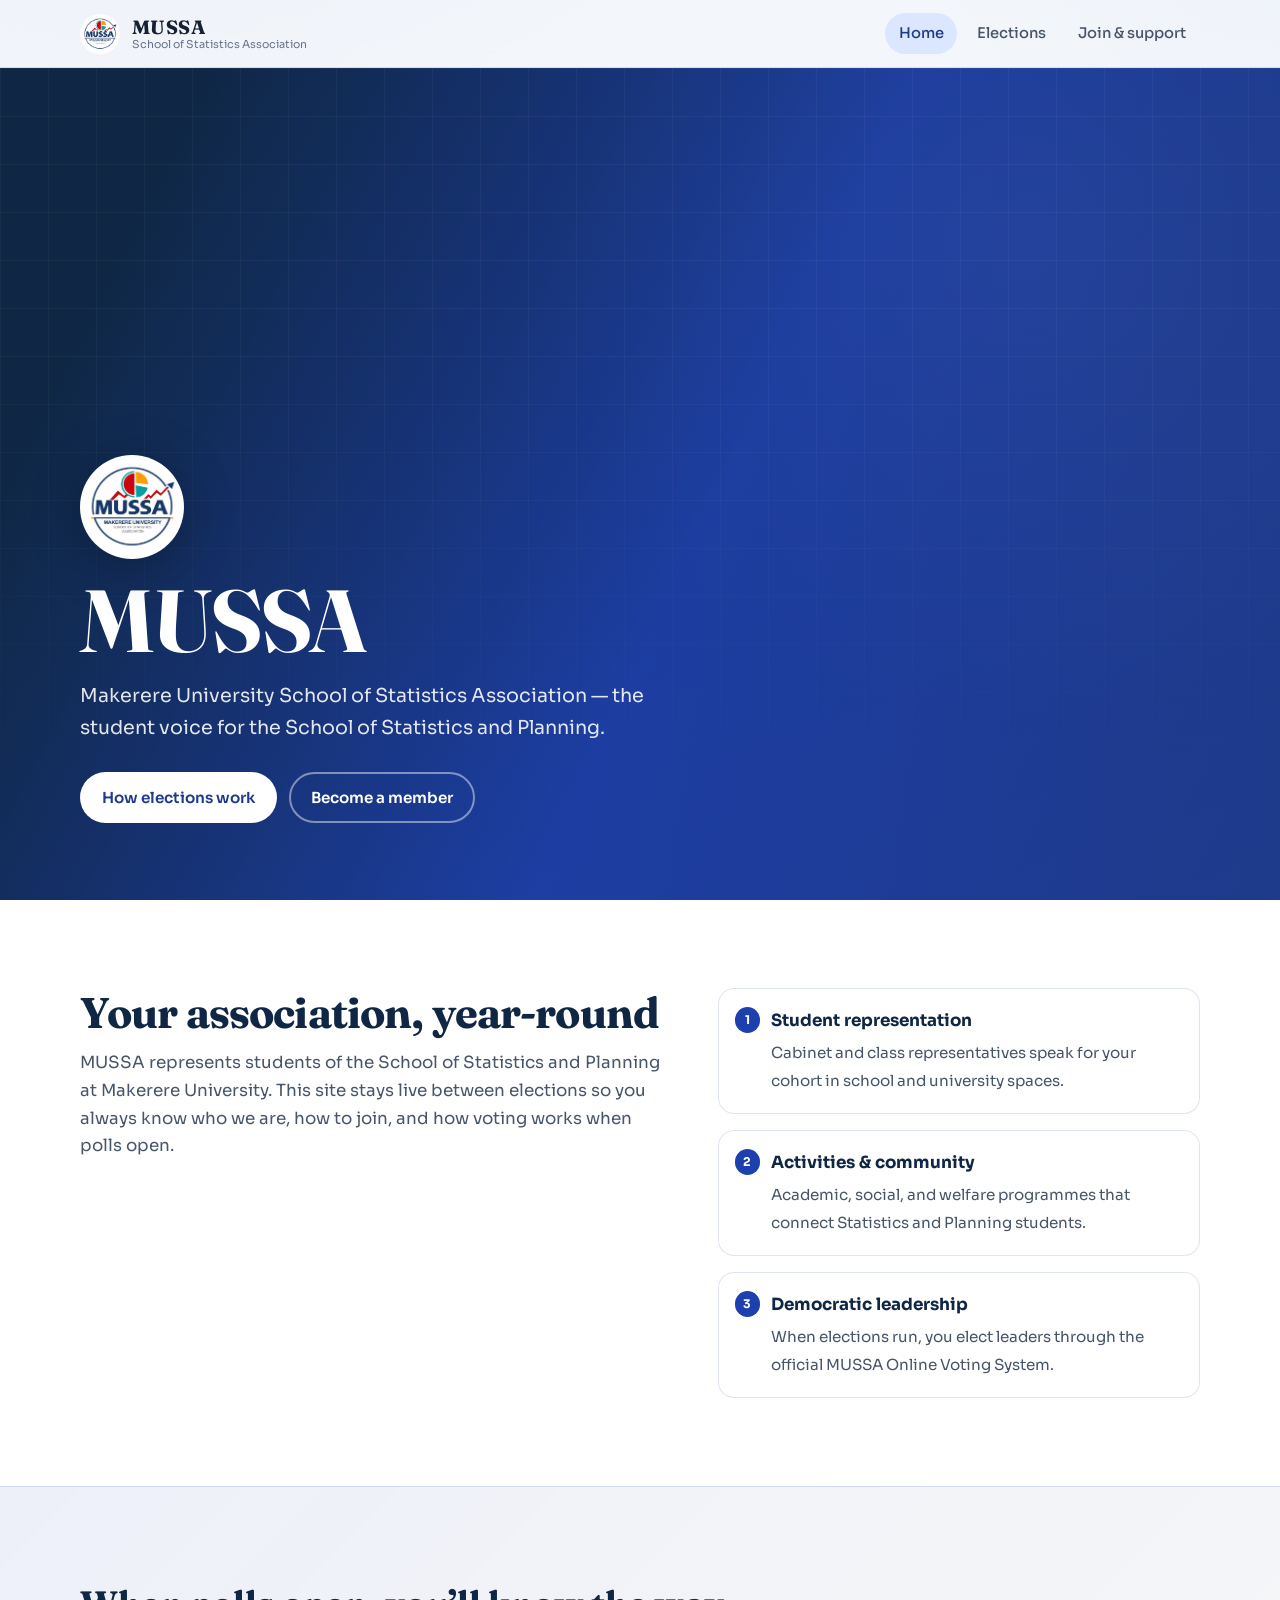
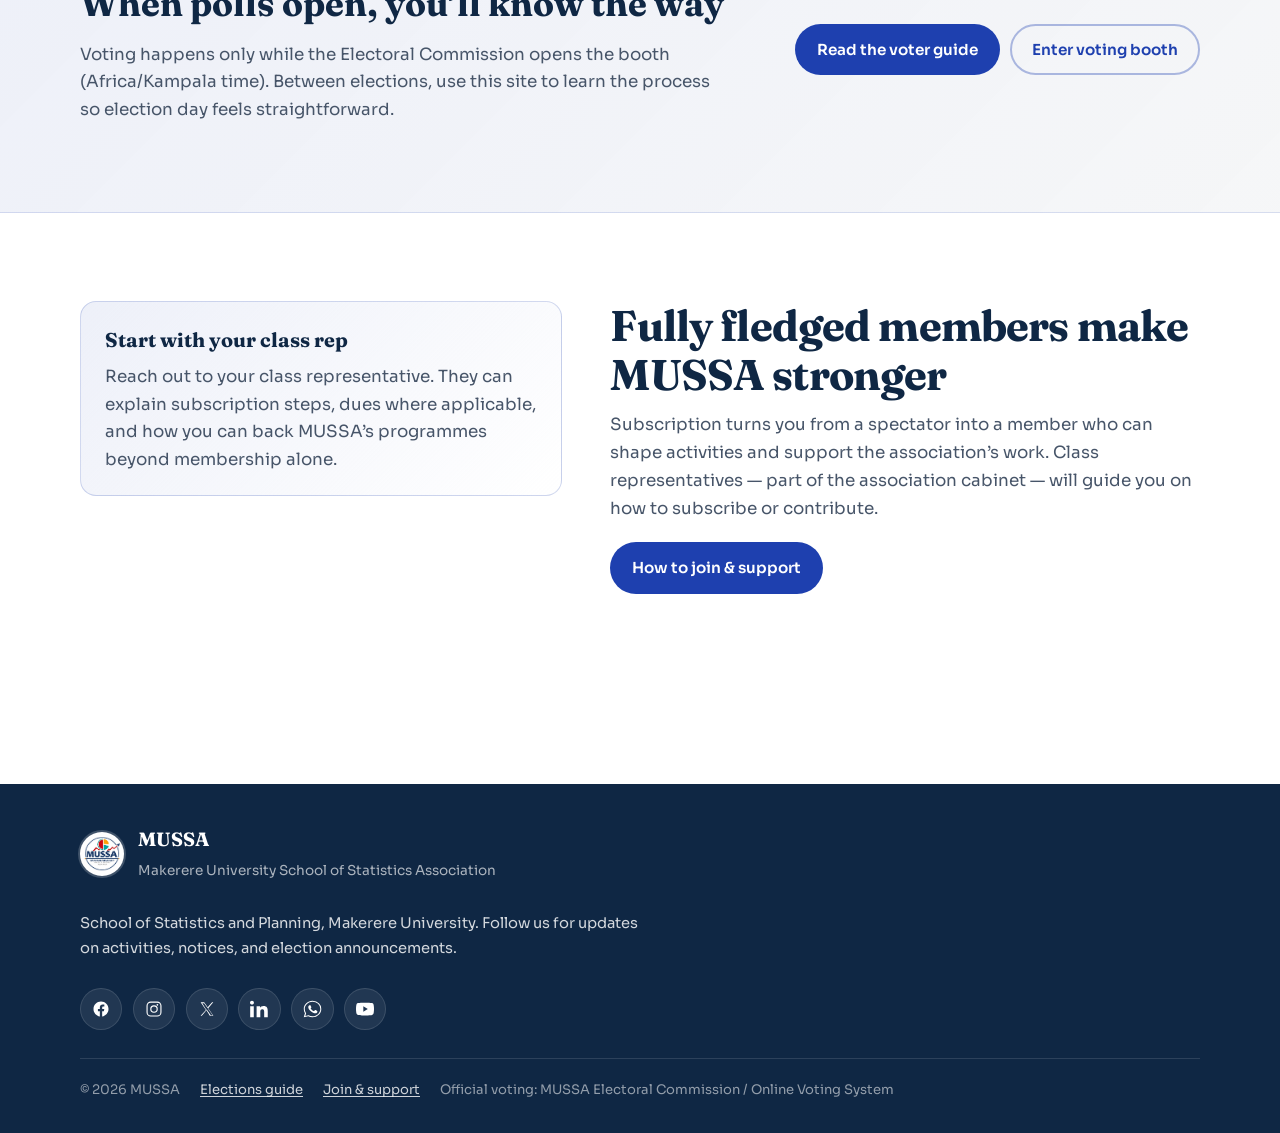
==== index.html @ 2266fb3f "Add main pages for MUSSA: elections, index, and join with supporting JavaScript" ====
<!DOCTYPE html>
<html lang="en">
<head>
  <meta charset="UTF-8">
  <meta name="viewport" content="width=device-width, initial-scale=1.0">
  <meta name="description" content="Makerere University School of Statistics Association (MUSSA) — membership, activities, and how elections work when polls open.">
  <title>MUSSA — Makerere University School of Statistics Association</title>
  <link rel="icon" href="assets/images/mussa_logo.png" type="image/png">
  <link rel="preconnect" href="https://fonts.googleapis.com">
  <link rel="preconnect" href="https://fonts.gstatic.com" crossorigin>
  <link href="https://fonts.googleapis.com/css2?family=Fraunces:opsz,wght@9..144,600;9..144,700&family=Sora:wght@400;500;600;700&display=swap" rel="stylesheet">
  <link rel="stylesheet" href="css/styles.css">
</head>
<body>
  <a class="skip-link" href="#main">Skip to content</a>

  <header class="site-header">
    <div class="header-inner">
      <a class="brand" href="index.html">
        <img class="logo" src="assets/images/mussa_logo.png" alt="" width="40" height="40">
        <span class="brand-text">
          <strong>MUSSA</strong>
          <span>School of Statistics Association</span>
        </span>
      </a>
      <button class="nav-toggle" type="button" aria-expanded="false" aria-controls="site-nav" aria-label="Open menu">
        <span></span><span></span><span></span>
      </button>
      <nav class="site-nav" id="site-nav" aria-label="Primary">
        <ul>
          <li><a href="index.html">Home</a></li>
          <li><a href="elections.html">Elections</a></li>
          <li><a href="join.html">Join &amp; support</a></li>
        </ul>
      </nav>
    </div>
  </header>

  <main id="main">
    <section class="hero" aria-label="Welcome">
      <div class="hero-inner">
        <div class="hero-brand">
          <img class="logo" src="assets/images/mussa_logo.png" alt="MUSSA logo">
        </div>
        <h1>MUSSA</h1>
        <p class="lede">
          Makerere University School of Statistics Association — the student voice for the School of Statistics and Planning.
        </p>
        <div class="hero-actions">
          <a class="btn btn-primary" href="elections.html">How elections work</a>
          <a class="btn btn-ghost" href="join.html">Become a member</a>
        </div>
      </div>
    </section>

    <section class="section">
      <div class="split">
        <div class="section-head reveal">
          <h2>Your association, year-round</h2>
          <p>
            MUSSA represents students of the School of Statistics and Planning at Makerere University.
            This site stays live between elections so you always know who we are, how to join, and how voting works when polls open.
          </p>
        </div>
        <ul class="feature-list reveal reveal-delay-1">
          <li data-step="1">
            <strong>Student representation</strong>
            <span>Cabinet and class representatives speak for your cohort in school and university spaces.</span>
          </li>
          <li data-step="2">
            <strong>Activities &amp; community</strong>
            <span>Academic, social, and welfare programmes that connect Statistics and Planning students.</span>
          </li>
          <li data-step="3">
            <strong>Democratic leadership</strong>
            <span>When elections run, you elect leaders through the official MUSSA Online Voting System.</span>
          </li>
        </ul>
      </div>
    </section>

    <section class="band" aria-labelledby="election-ready">
      <div class="section reveal">
        <div>
          <h2 id="election-ready">When polls open, you’ll know the way</h2>
          <p>
            Voting happens only while the Electoral Commission opens the booth (Africa/Kampala time).
            Between elections, use this site to learn the process so election day feels straightforward.
          </p>
        </div>
        <div class="band-actions">
          <a class="btn btn-solid" href="elections.html">Read the voter guide</a>
          <a class="btn btn-outline" href="#" data-voting-booth>Enter voting booth</a>
        </div>
      </div>
    </section>

    <section class="section">
      <div class="split reverse">
        <div class="section-head reveal">
          <h2>Fully fledged members make MUSSA stronger</h2>
          <p>
            Subscription turns you from a spectator into a member who can shape activities and support the association’s work.
            Class representatives — part of the association cabinet — will guide you on how to subscribe or contribute.
          </p>
          <p style="margin-top: 1.25rem;">
            <a class="btn btn-solid" href="join.html">How to join &amp; support</a>
          </p>
        </div>
        <div class="callout reveal reveal-delay-1">
          <h3>Start with your class rep</h3>
          <p>
            Reach out to your class representative. They can explain subscription steps, dues where applicable,
            and how you can back MUSSA’s programmes beyond membership alone.
          </p>
        </div>
      </div>
    </section>
  </main>

  <footer class="site-footer">
    <div class="footer-inner">
      <div class="footer-brand">
        <img class="logo" src="assets/images/mussa_logo.png" alt="" width="44" height="44">
        <div>
          <strong>MUSSA</strong>
          <span>Makerere University School of Statistics Association</span>
        </div>
      </div>
      <p class="footer-copy">
        School of Statistics and Planning, Makerere University. Follow us for updates on activities, notices, and election announcements.
      </p>
      <ul class="social-list" aria-label="Social media">
        <li><a href="#" data-social="facebook"><img src="assets/icons/facebook.svg" alt=""></a></li>
        <li><a href="#" data-social="instagram"><img src="assets/icons/instagram.svg" alt=""></a></li>
        <li><a href="#" data-social="x"><img src="assets/icons/x.svg" alt=""></a></li>
        <li><a href="#" data-social="linkedin"><img src="assets/icons/linkedin.svg" alt=""></a></li>
        <li><a href="#" data-social="whatsapp"><img src="assets/icons/whatsapp.svg" alt=""></a></li>
        <li><a href="#" data-social="youtube"><img src="assets/icons/youtube.svg" alt=""></a></li>
      </ul>
      <div class="footer-meta">
        <span>© <span id="year"></span> MUSSA</span>
        <a href="elections.html">Elections guide</a>
        <a href="join.html">Join &amp; support</a>
        <span>Official voting: MUSSA Electoral Commission / Online Voting System</span>
      </div>
    </div>
  </footer>

  <script src="js/main.js"></script>
  <script>document.getElementById("year").textContent = new Date().getFullYear();</script>
</body>
</html>
---- css/styles.css ----
/* MUSSA — Makerere University School of Statistics Association */

:root {
  --mussa-700: #1d4ed8;
  --mussa-800: #1e40af;
  --mussa-900: #1e3a8a;
  --navy: #0f2744;
  --ink: #142033;
  --slate: #475569;
  --muted: #64748b;
  --line: rgba(30, 64, 175, 0.14);
  --paper: #f4f7fb;
  --white: #ffffff;
  --accent-soft: #dbe7ff;
  --shadow: 0 18px 50px rgba(15, 39, 68, 0.12);
  --radius: 1rem;
  --font-display: "Fraunces", "Georgia", serif;
  --font-body: "Sora", system-ui, sans-serif;
  --max: 70rem;
  --header-h: 4.25rem;
  --ease: cubic-bezier(0.22, 1, 0.36, 1);
}

*,
*::before,
*::after {
  box-sizing: border-box;
}

html {
  scroll-behavior: smooth;
}

body {
  margin: 0;
  min-height: 100vh;
  font-family: var(--font-body);
  font-size: clamp(0.95rem, 0.9rem + 0.25vw, 1.05rem);
  line-height: 1.65;
  color: var(--ink);
  background:
    radial-gradient(ellipse 80% 50% at 10% -10%, rgba(30, 64, 175, 0.16), transparent 55%),
    radial-gradient(ellipse 60% 40% at 100% 0%, rgba(29, 78, 216, 0.1), transparent 50%),
    linear-gradient(180deg, #eef3fa 0%, var(--paper) 38%, #e8eef7 100%);
  background-attachment: fixed;
}

img {
  max-width: 100%;
  height: auto;
  display: block;
}

a {
  color: var(--mussa-800);
  text-decoration-thickness: 1px;
  text-underline-offset: 0.18em;
}

a:hover {
  color: var(--mussa-900);
}

:focus-visible {
  outline: 3px solid var(--mussa-700);
  outline-offset: 3px;
}

.skip-link {
  position: absolute;
  left: 1rem;
  top: -3rem;
  z-index: 1000;
  padding: 0.65rem 1rem;
  background: var(--mussa-900);
  color: var(--white);
  border-radius: 0.5rem;
  text-decoration: none;
  font-weight: 600;
}

.skip-link:focus {
  top: 1rem;
}

.site-header {
  position: sticky;
  top: 0;
  z-index: 100;
  height: var(--header-h);
  display: flex;
  align-items: center;
  backdrop-filter: blur(14px);
  background: rgba(244, 247, 251, 0.82);
  border-bottom: 1px solid var(--line);
  transform: translateY(-100%);
  animation: header-in 0.7s var(--ease) 0.05s forwards;
}

@keyframes header-in {
  to {
    transform: translateY(0);
  }
}

.header-inner {
  width: min(100% - 2rem, var(--max));
  margin-inline: auto;
  display: flex;
  align-items: center;
  justify-content: space-between;
  gap: 1rem;
}

.brand {
  display: inline-flex;
  align-items: center;
  gap: 0.75rem;
  text-decoration: none;
  color: var(--ink);
  min-width: 0;
}

.logo {
  border-radius: 50%;
  aspect-ratio: 1;
  object-fit: cover;
  display: block;
  background: var(--white);
}

.brand .logo {
  width: 2.5rem;
  height: 2.5rem;
}

.brand-text {
  display: flex;
  flex-direction: column;
  line-height: 1.15;
  min-width: 0;
}

.brand-text strong {
  font-family: var(--font-display);
  font-size: 1.2rem;
  font-weight: 700;
  letter-spacing: 0.02em;
}

.brand-text span {
  font-size: 0.68rem;
  color: var(--muted);
  white-space: nowrap;
  overflow: hidden;
  text-overflow: ellipsis;
  max-width: 14rem;
}

.nav-toggle {
  display: none;
  width: 2.75rem;
  height: 2.75rem;
  border: 1px solid var(--line);
  border-radius: 0.7rem;
  background: var(--white);
  cursor: pointer;
  padding: 0;
  align-items: center;
  justify-content: center;
  flex-direction: column;
  gap: 0.35rem;
}

.nav-toggle span {
  display: block;
  width: 1.15rem;
  height: 2px;
  background: var(--navy);
  transition: transform 0.25s var(--ease), opacity 0.2s ease;
}

.nav-toggle[aria-expanded="true"] span:nth-child(1) {
  transform: translateY(0.42rem) rotate(45deg);
}

.nav-toggle[aria-expanded="true"] span:nth-child(2) {
  opacity: 0;
}

.nav-toggle[aria-expanded="true"] span:nth-child(3) {
  transform: translateY(-0.42rem) rotate(-45deg);
}

.site-nav ul {
  list-style: none;
  margin: 0;
  padding: 0;
  display: flex;
  align-items: center;
  gap: 0.35rem;
}

.site-nav a {
  display: inline-flex;
  padding: 0.55rem 0.85rem;
  text-decoration: none;
  color: var(--slate);
  font-weight: 500;
  font-size: 0.92rem;
  border-radius: 999px;
  transition: background 0.2s ease, color 0.2s ease;
}

.site-nav a:hover,
.site-nav a[aria-current="page"] {
  color: var(--mussa-900);
  background: var(--accent-soft);
}

main {
  overflow-x: clip;
}

.hero {
  position: relative;
  min-height: calc(100svh - var(--header-h));
  display: grid;
  align-items: end;
  padding: clamp(2rem, 5vw, 4.5rem) 0 clamp(2.5rem, 6vw, 5rem);
  color: var(--white);
  background:
    linear-gradient(115deg, rgba(15, 39, 68, 0.92) 12%, rgba(30, 64, 175, 0.78) 55%, rgba(30, 58, 138, 0.7) 100%),
    radial-gradient(circle at 80% 20%, rgba(255, 255, 255, 0.14), transparent 40%),
    linear-gradient(160deg, var(--navy), var(--mussa-900));
  isolation: isolate;
}

.hero::before {
  content: "";
  position: absolute;
  inset: 0;
  z-index: -1;
  background-image:
    linear-gradient(rgba(255, 255, 255, 0.04) 1px, transparent 1px),
    linear-gradient(90deg, rgba(255, 255, 255, 0.04) 1px, transparent 1px);
  background-size: 48px 48px;
  mask-image: linear-gradient(180deg, black 30%, transparent 95%);
}

.hero-inner {
  width: min(100% - 2rem, var(--max));
  margin-inline: auto;
}

.hero-brand {
  display: flex;
  align-items: center;
  gap: 1rem;
  margin-bottom: 1.25rem;
}

.hero-brand .logo {
  width: clamp(4.5rem, 12vw, 6.5rem);
  height: clamp(4.5rem, 12vw, 6.5rem);
  filter: drop-shadow(0 8px 24px rgba(0, 0, 0, 0.25));
}

.hero h1 {
  margin: 0;
  font-family: var(--font-display);
  font-size: clamp(2.6rem, 7vw, 5.5rem);
  font-weight: 700;
  letter-spacing: -0.02em;
  line-height: 0.95;
  max-width: 12ch;
}

.hero .lede {
  margin: 1.1rem 0 0;
  max-width: 36rem;
  font-size: clamp(1rem, 0.95rem + 0.4vw, 1.2rem);
  color: rgba(255, 255, 255, 0.88);
}

.hero-actions {
  display: flex;
  flex-wrap: wrap;
  gap: 0.75rem;
  margin-top: 1.75rem;
}

.btn {
  display: inline-flex;
  align-items: center;
  justify-content: center;
  gap: 0.45rem;
  min-height: 2.9rem;
  padding: 0.7rem 1.25rem;
  border-radius: 999px;
  border: 2px solid transparent;
  font-family: inherit;
  font-weight: 600;
  font-size: 0.95rem;
  text-decoration: none;
  cursor: pointer;
  transition: transform 0.2s var(--ease), background 0.2s ease, color 0.2s ease, border-color 0.2s ease;
}

.btn:hover {
  transform: translateY(-2px);
}

.btn-primary {
  background: var(--white);
  color: var(--mussa-900);
}

.btn-primary:hover {
  background: var(--accent-soft);
  color: var(--mussa-900);
}

.btn-ghost {
  background: transparent;
  color: var(--white);
  border-color: rgba(255, 255, 255, 0.45);
}

.btn-ghost:hover {
  background: rgba(255, 255, 255, 0.1);
  color: var(--white);
}

.btn-solid {
  background: var(--mussa-800);
  color: var(--white);
}

.btn-solid:hover {
  background: var(--mussa-900);
  color: var(--white);
}

.btn-outline {
  background: transparent;
  color: var(--mussa-800);
  border-color: rgba(30, 64, 175, 0.35);
}

.btn-outline:hover {
  background: var(--accent-soft);
  color: var(--mussa-900);
}

.section {
  width: min(100% - 2rem, var(--max));
  margin-inline: auto;
  padding: clamp(3rem, 7vw, 5.5rem) 0;
}

.section-head {
  max-width: 38rem;
  margin-bottom: clamp(1.5rem, 3vw, 2.5rem);
}

.section-head h2 {
  margin: 0;
  font-family: var(--font-display);
  font-size: clamp(1.85rem, 1.4rem + 1.6vw, 2.75rem);
  line-height: 1.15;
  letter-spacing: -0.02em;
  color: var(--navy);
}

.section-head p {
  margin: 0.75rem 0 0;
  color: var(--slate);
}

.reveal {
  opacity: 0;
  transform: translateY(1.25rem);
  transition: opacity 0.7s var(--ease), transform 0.7s var(--ease);
}

.reveal.is-visible {
  opacity: 1;
  transform: none;
}

.reveal-delay-1 { transition-delay: 0.08s; }
.reveal-delay-2 { transition-delay: 0.16s; }
.reveal-delay-3 { transition-delay: 0.24s; }

.split {
  display: grid;
  gap: clamp(1.5rem, 4vw, 3rem);
  align-items: start;
}

@media (min-width: 800px) {
  .split {
    grid-template-columns: 1.1fr 0.9fr;
  }

  .split.reverse {
    grid-template-columns: 0.9fr 1.1fr;
  }

  .split.reverse > :first-child {
    order: 2;
  }
}

.prose p {
  margin: 0 0 1rem;
  color: var(--slate);
}

.prose p:last-child {
  margin-bottom: 0;
}

.feature-list {
  list-style: none;
  margin: 0;
  padding: 0;
  display: grid;
  gap: 1rem;
}

.feature-list li {
  position: relative;
  padding: 1.15rem 1.25rem 1.15rem 3.25rem;
  background: rgba(255, 255, 255, 0.72);
  border: 1px solid var(--line);
  border-radius: var(--radius);
}

.feature-list li::before {
  content: attr(data-step);
  position: absolute;
  left: 1rem;
  top: 1.15rem;
  width: 1.6rem;
  height: 1.6rem;
  display: grid;
  place-items: center;
  border-radius: 999px;
  background: var(--mussa-800);
  color: var(--white);
  font-size: 0.75rem;
  font-weight: 700;
}

.feature-list strong {
  display: block;
  margin-bottom: 0.25rem;
  color: var(--navy);
}

.feature-list span {
  color: var(--slate);
  font-size: 0.95rem;
}

.band {
  background:
    linear-gradient(135deg, rgba(30, 64, 175, 0.08), rgba(15, 39, 68, 0.04)),
    rgba(255, 255, 255, 0.55);
  border-block: 1px solid var(--line);
}

.band .section {
  display: grid;
  gap: 1.5rem;
}

@media (min-width: 720px) {
  .band .section {
    grid-template-columns: 1.4fr auto;
    align-items: center;
  }
}

.band h2 {
  margin: 0 0 0.5rem;
  font-family: var(--font-display);
  font-size: clamp(1.6rem, 1.3rem + 1.2vw, 2.2rem);
  color: var(--navy);
}

.band p {
  margin: 0;
  color: var(--slate);
  max-width: 40rem;
}

.band-actions {
  display: flex;
  flex-wrap: wrap;
  gap: 0.65rem;
}

.page-hero {
  padding: clamp(2.5rem, 6vw, 4rem) 0 clamp(1.5rem, 3vw, 2rem);
}

.page-hero .section {
  padding-top: 0;
  padding-bottom: 0;
}

.page-hero h1 {
  margin: 0;
  font-family: var(--font-display);
  font-size: clamp(2.2rem, 1.6rem + 2vw, 3.4rem);
  line-height: 1.1;
  color: var(--navy);
  letter-spacing: -0.02em;
}

.page-hero p {
  margin: 0.85rem 0 0;
  max-width: 40rem;
  color: var(--slate);
}

.steps {
  counter-reset: vote-step;
  list-style: none;
  margin: 0;
  padding: 0;
  display: grid;
  gap: 1.15rem;
}

.steps li {
  counter-increment: vote-step;
  display: grid;
  gap: 0.35rem;
  padding: 1.35rem 1.35rem 1.35rem 4.25rem;
  position: relative;
  background: rgba(255, 255, 255, 0.78);
  border: 1px solid var(--line);
  border-radius: var(--radius);
}

.steps li::before {
  content: counter(vote-step);
  position: absolute;
  left: 1.15rem;
  top: 1.35rem;
  width: 2.1rem;
  height: 2.1rem;
  border-radius: 999px;
  display: grid;
  place-items: center;
  background: var(--mussa-800);
  color: var(--white);
  font-weight: 700;
  font-size: 0.95rem;
}

.steps h3 {
  margin: 0;
  font-size: 1.05rem;
  color: var(--navy);
}

.steps p {
  margin: 0;
  color: var(--slate);
  font-size: 0.95rem;
}

.callout {
  padding: 1.35rem 1.5rem;
  border-radius: var(--radius);
  border: 1px solid rgba(30, 64, 175, 0.2);
  background: linear-gradient(135deg, rgba(30, 64, 175, 0.08), rgba(255, 255, 255, 0.7));
}

.callout h3 {
  margin: 0 0 0.4rem;
  font-family: var(--font-display);
  font-size: 1.25rem;
  color: var(--navy);
}

.callout p {
  margin: 0;
  color: var(--slate);
}

.prep-steps {
  list-style: none;
  margin: 0;
  padding: 0;
  display: grid;
  gap: 1.75rem;
  counter-reset: none;
}

.prep-step {
  position: relative;
  display: grid;
  gap: 0.45rem;
  padding: 0;
  background: none;
  border: none;
}

.prep-step-num {
  display: grid;
  place-items: center;
  width: 2.5rem;
  height: 2.5rem;
  border-radius: 999px;
  background: var(--mussa-800);
  color: var(--white);
  font-family: var(--font-display);
  font-size: 1.15rem;
  font-weight: 700;
  line-height: 1;
  margin-bottom: 0.35rem;
  position: relative;
  z-index: 1;
}

.prep-step h3 {
  margin: 0;
  font-family: var(--font-display);
  font-size: 1.25rem;
  font-weight: 700;
  color: var(--navy);
  letter-spacing: -0.01em;
}

.prep-step p {
  margin: 0;
  color: var(--slate);
  font-size: 0.95rem;
  max-width: 28rem;
}

/* Mobile / narrow: vertical spine */
@media (max-width: 799px) {
  .prep-steps {
    gap: 0;
    padding-left: 0.25rem;
  }

  .prep-step {
    padding: 0 0 1.75rem 3.5rem;
  }

  .prep-step:last-child {
    padding-bottom: 0;
  }

  .prep-step-num {
    position: absolute;
    left: 0;
    top: 0;
    margin: 0;
  }

  .prep-step:not(:last-child)::before {
    content: "";
    position: absolute;
    left: 1.2rem;
    top: 2.5rem;
    bottom: 0;
    width: 2px;
    background: linear-gradient(180deg, var(--mussa-800), rgba(30, 64, 175, 0.15));
  }
}

/* Desktop: three columns + horizontal connector under numbers */
@media (min-width: 800px) {
  .prep-steps {
    grid-template-columns: repeat(3, 1fr);
    gap: 2rem;
    position: relative;
  }

  .prep-steps::before {
    content: "";
    position: absolute;
    left: calc(16.66% + 1.25rem);
    right: calc(16.66% + 1.25rem);
    top: 1.25rem;
    height: 2px;
    background: linear-gradient(90deg, var(--mussa-800), rgba(30, 64, 175, 0.2), var(--mussa-800));
    z-index: 0;
  }

  .prep-step {
    text-align: left;
  }
}

.support-grid {
  display: grid;
  gap: 1rem;
}

@media (min-width: 700px) {
  .support-grid {
    grid-template-columns: repeat(3, 1fr);
  }
}

.support-item {
  padding: 1.35rem 1.25rem;
  border-top: 3px solid var(--mussa-800);
  background: rgba(255, 255, 255, 0.65);
}

.support-item h3 {
  margin: 0 0 0.45rem;
  font-size: 1.05rem;
  color: var(--navy);
}

.support-item p {
  margin: 0;
  color: var(--slate);
  font-size: 0.95rem;
}

.site-footer {
  margin-top: clamp(2rem, 5vw, 4rem);
  padding: 2.5rem 0 2rem;
  background: var(--navy);
  color: rgba(255, 255, 255, 0.82);
}

.footer-inner {
  width: min(100% - 2rem, var(--max));
  margin-inline: auto;
  display: grid;
  gap: 1.75rem;
}

.footer-brand {
  display: flex;
  align-items: center;
  gap: 0.85rem;
}

.footer-brand .logo {
  width: 2.75rem;
  height: 2.75rem;
  box-shadow: 0 0 0 2px rgba(255, 255, 255, 0.2);
}

.footer-brand strong {
  display: block;
  font-family: var(--font-display);
  font-size: 1.2rem;
  color: var(--white);
}

.footer-brand span {
  font-size: 0.85rem;
  color: rgba(255, 255, 255, 0.65);
}

.footer-copy {
  margin: 0;
  max-width: 36rem;
  font-size: 0.92rem;
}

.social-list {
  list-style: none;
  margin: 0;
  padding: 0;
  display: flex;
  flex-wrap: wrap;
  gap: 0.65rem;
}

.social-list a {
  width: 2.65rem;
  height: 2.65rem;
  display: grid;
  place-items: center;
  border-radius: 999px;
  background: rgba(255, 255, 255, 0.08);
  color: var(--white);
  text-decoration: none;
  border: 1px solid rgba(255, 255, 255, 0.12);
  transition: background 0.2s ease, transform 0.2s var(--ease);
}

.social-list a:hover {
  background: var(--mussa-700);
  transform: translateY(-2px);
  color: var(--white);
}

.social-list img,
.social-list svg {
  width: 1.15rem;
  height: 1.15rem;
}

/* External SVGs don’t inherit currentColor — invert on dark footer */
.site-footer .social-list img {
  filter: brightness(0) invert(1);
}

.social-panel .social-list img {
  filter: none;
}

.social-panel .social-list a:hover img {
  filter: brightness(0) invert(1);
}

.footer-meta {
  display: flex;
  flex-wrap: wrap;
  gap: 0.75rem 1.25rem;
  padding-top: 1.25rem;
  border-top: 1px solid rgba(255, 255, 255, 0.12);
  font-size: 0.82rem;
  color: rgba(255, 255, 255, 0.55);
}

.footer-meta a {
  color: rgba(255, 255, 255, 0.8);
}

/* Social row on light backgrounds (join page CTA) */
.social-panel {
  padding: 1.5rem;
  border-radius: var(--radius);
  background: rgba(255, 255, 255, 0.78);
  border: 1px solid var(--line);
}

.social-panel h3 {
  margin: 0 0 0.35rem;
  font-family: var(--font-display);
  color: var(--navy);
}

.social-panel > p {
  margin: 0 0 1rem;
  color: var(--slate);
}

.social-panel .social-list a {
  background: var(--accent-soft);
  color: var(--mussa-900);
  border-color: transparent;
}

.social-panel .social-list a:hover {
  background: var(--mussa-800);
  color: var(--white);
}

@media (max-width: 860px) {
  .nav-toggle {
    display: inline-flex;
  }

  .site-nav {
    position: fixed;
    inset: var(--header-h) 0 auto 0;
    background: rgba(244, 247, 251, 0.96);
    backdrop-filter: blur(14px);
    border-bottom: 1px solid var(--line);
    padding: 0.75rem 1rem 1rem;
    transform: translateY(-120%);
    opacity: 0;
    pointer-events: none;
    transition: transform 0.35s var(--ease), opacity 0.25s ease;
  }

  .site-nav.is-open {
    transform: translateY(0);
    opacity: 1;
    pointer-events: auto;
  }

  .site-nav ul {
    flex-direction: column;
    align-items: stretch;
  }

  .site-nav a {
    width: 100%;
    justify-content: flex-start;
    border-radius: 0.75rem;
  }

  .brand-text span {
    max-width: 10rem;
  }
}

@media (max-width: 520px) {
  .brand-text span {
    display: none;
  }

  .hero {
    align-items: center;
  }

  .hero-actions {
    flex-direction: column;
  }

  .hero-actions .btn {
    width: 100%;
  }
}

/* Landscape phones / short viewports */
@media (orientation: landscape) and (max-height: 500px) {
  :root {
    --header-h: 3.5rem;
  }

  .hero {
    min-height: auto;
    padding-block: 2rem;
    align-items: center;
  }

  .hero h1 {
    font-size: clamp(2rem, 6vw, 3rem);
  }

  .hero-brand .logo {
    width: 3.5rem;
    height: 3.5rem;
  }

  .section {
    padding-block: 2.25rem;
  }
}

@media (orientation: landscape) and (min-width: 700px) and (max-height: 560px) {
  .hero-inner {
    display: grid;
    grid-template-columns: auto 1fr;
    gap: 1.5rem 2rem;
    align-items: center;
  }

  .hero-brand {
    grid-row: span 3;
    margin: 0;
  }

  .hero-actions {
    margin-top: 1rem;
  }
}

@media (prefers-reduced-motion: reduce) {
  html {
    scroll-behavior: auto;
  }

  .site-header,
  .reveal,
  .btn,
  .social-list a,
  .site-nav {
    animation: none !important;
    transition: none !important;
  }

  .reveal {
    opacity: 1;
    transform: none;
  }

  .site-header {
    transform: none;
  }
}
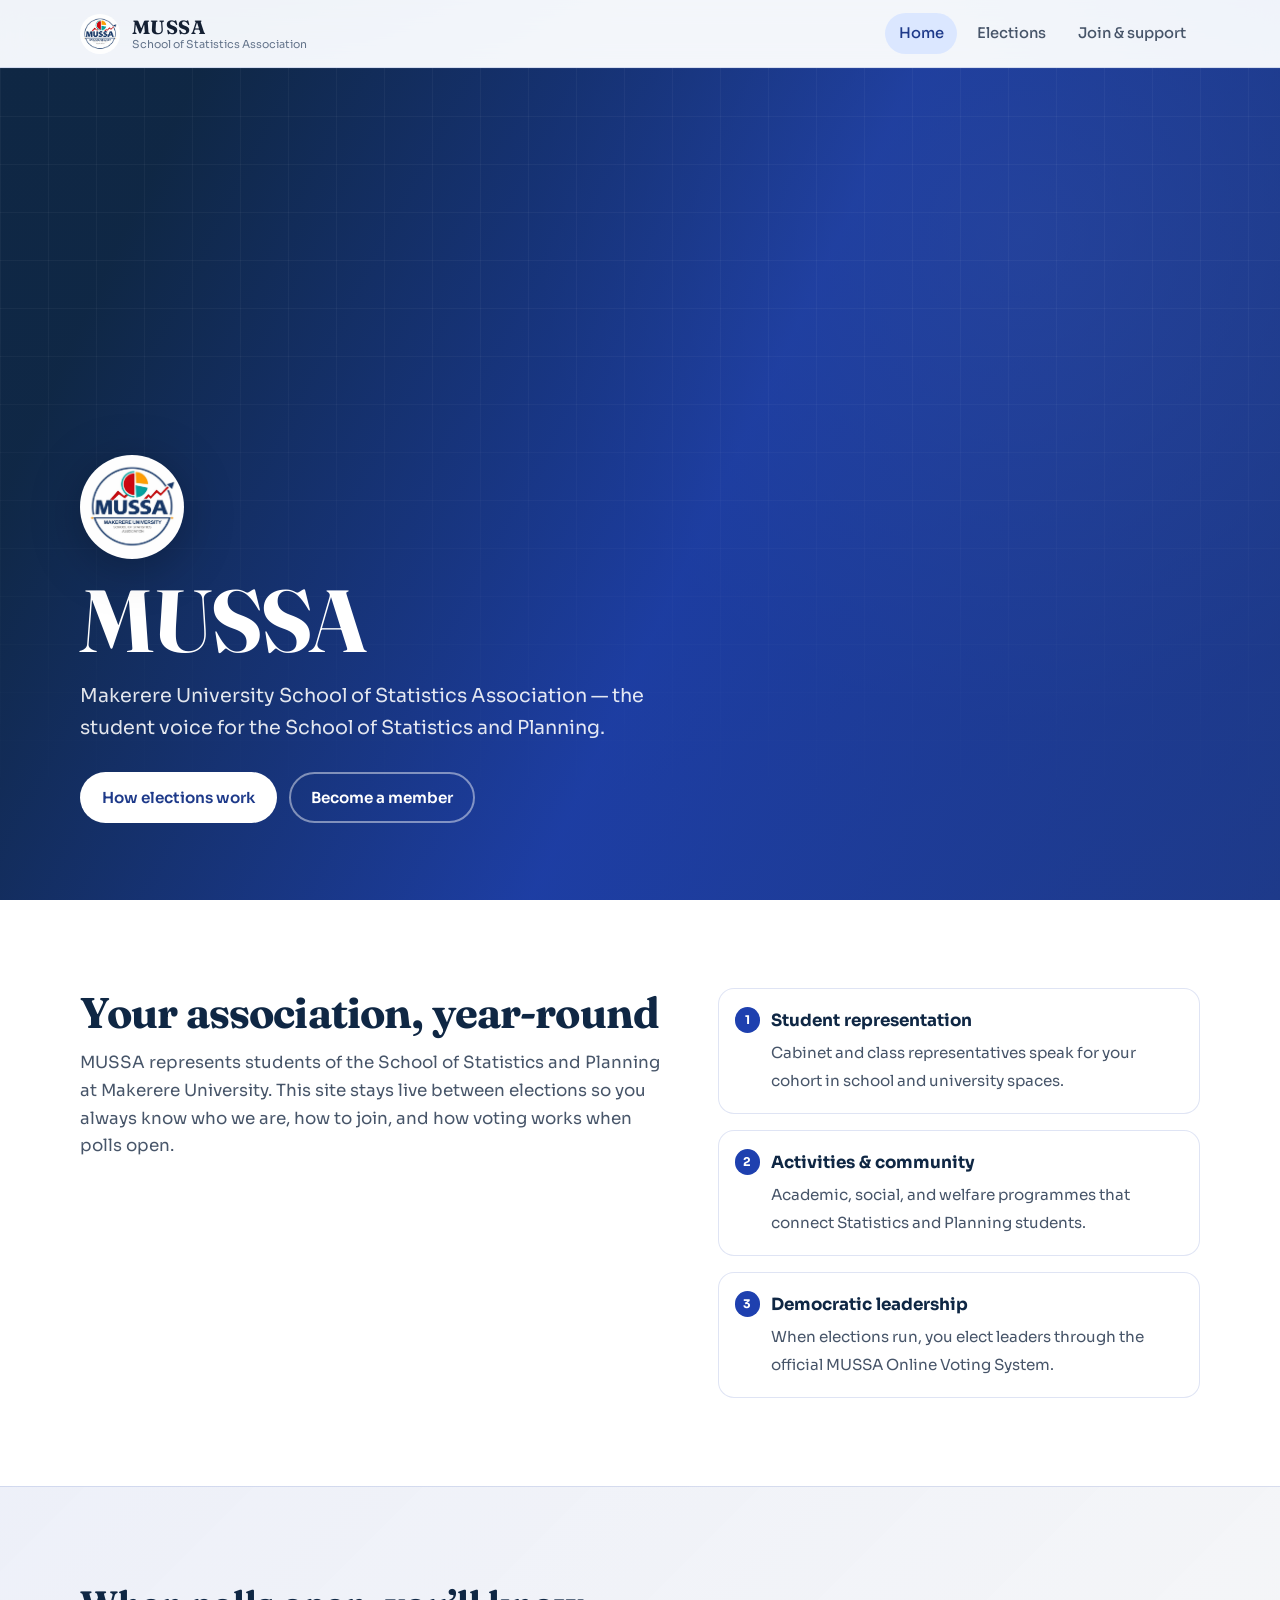
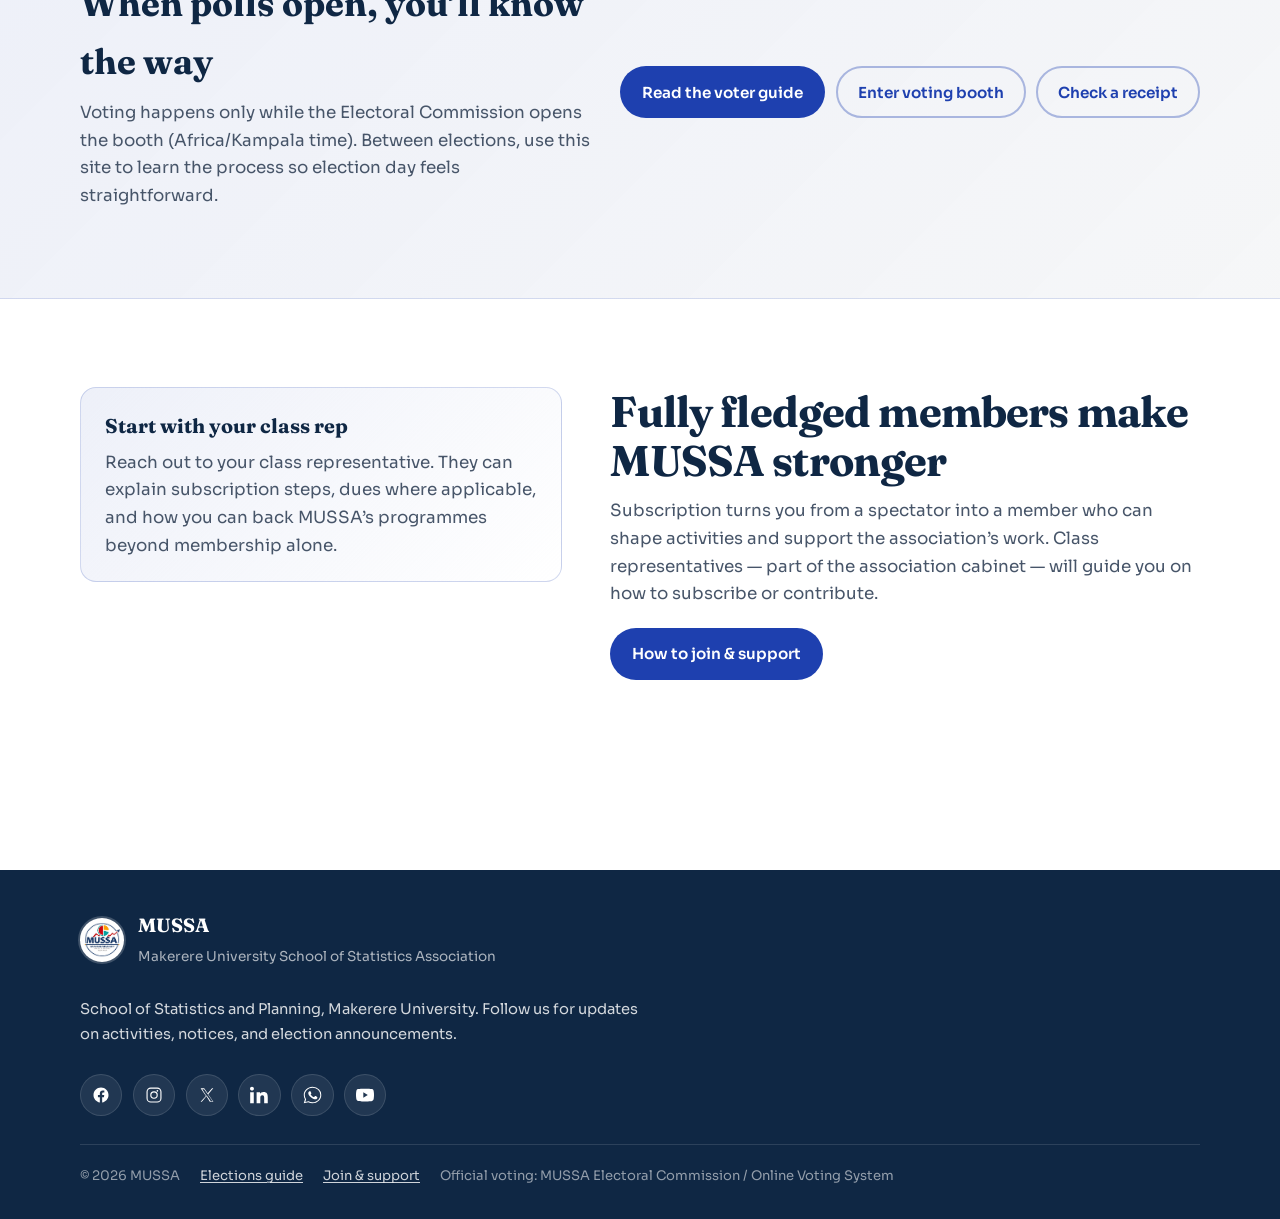
==== commit 00ba8442: "Add receipt lookup functionality and update links in elections page and README" ====
--- a/index.html
+++ b/index.html
@@ -91,6 +91,7 @@
         <div class="band-actions">
           <a class="btn btn-solid" href="elections.html">Read the voter guide</a>
           <a class="btn btn-outline" href="#" data-voting-booth>Enter voting booth</a>
+          <a class="btn btn-outline" href="#" data-receipt-lookup>Check a receipt</a>
         </div>
       </div>
     </section>
--- a/css/styles.css
+++ b/css/styles.css
@@ -575,6 +575,14 @@
   font-size: 0.95rem;
 }
 
+.steps .callout {
+  margin-top: 0.55rem;
+}
+
+.steps .callout h3 {
+  font-size: 1.05rem;
+}
+
 .callout {
   padding: 1.35rem 1.5rem;
   border-radius: var(--radius);
